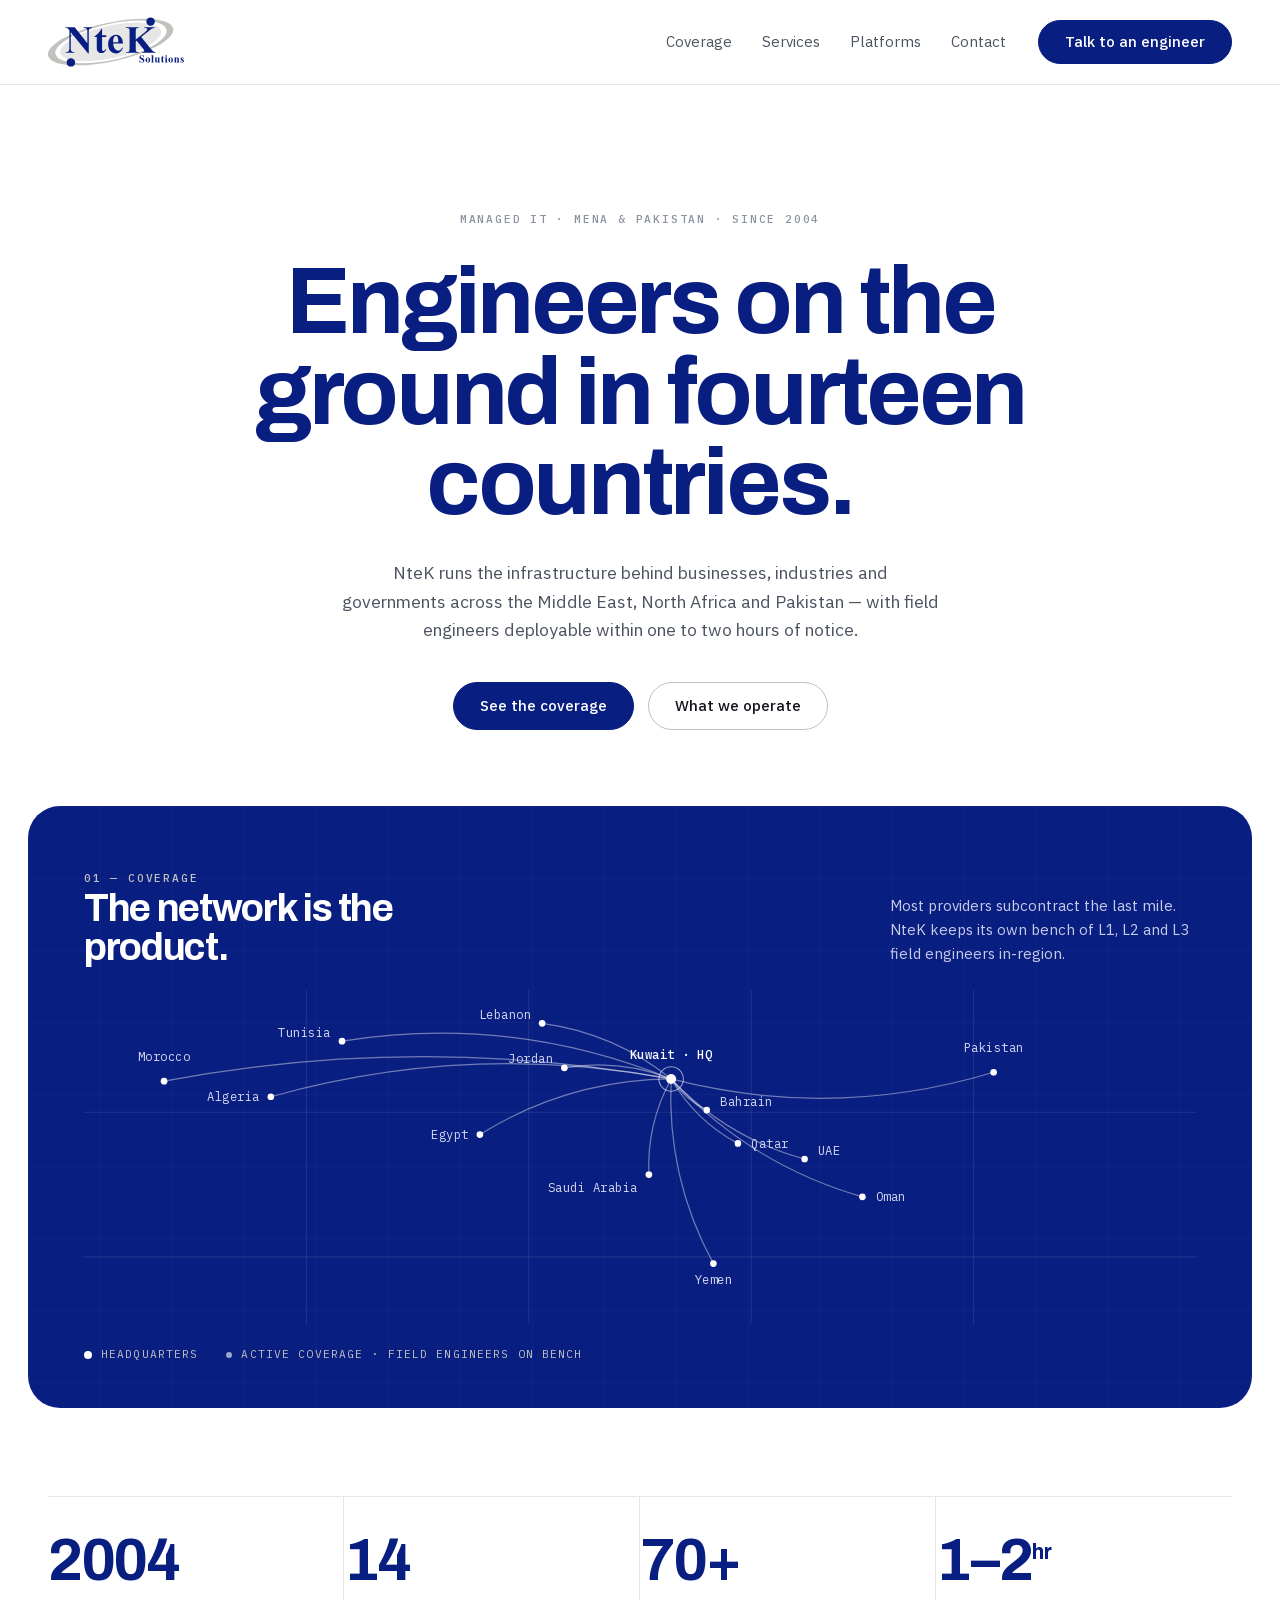
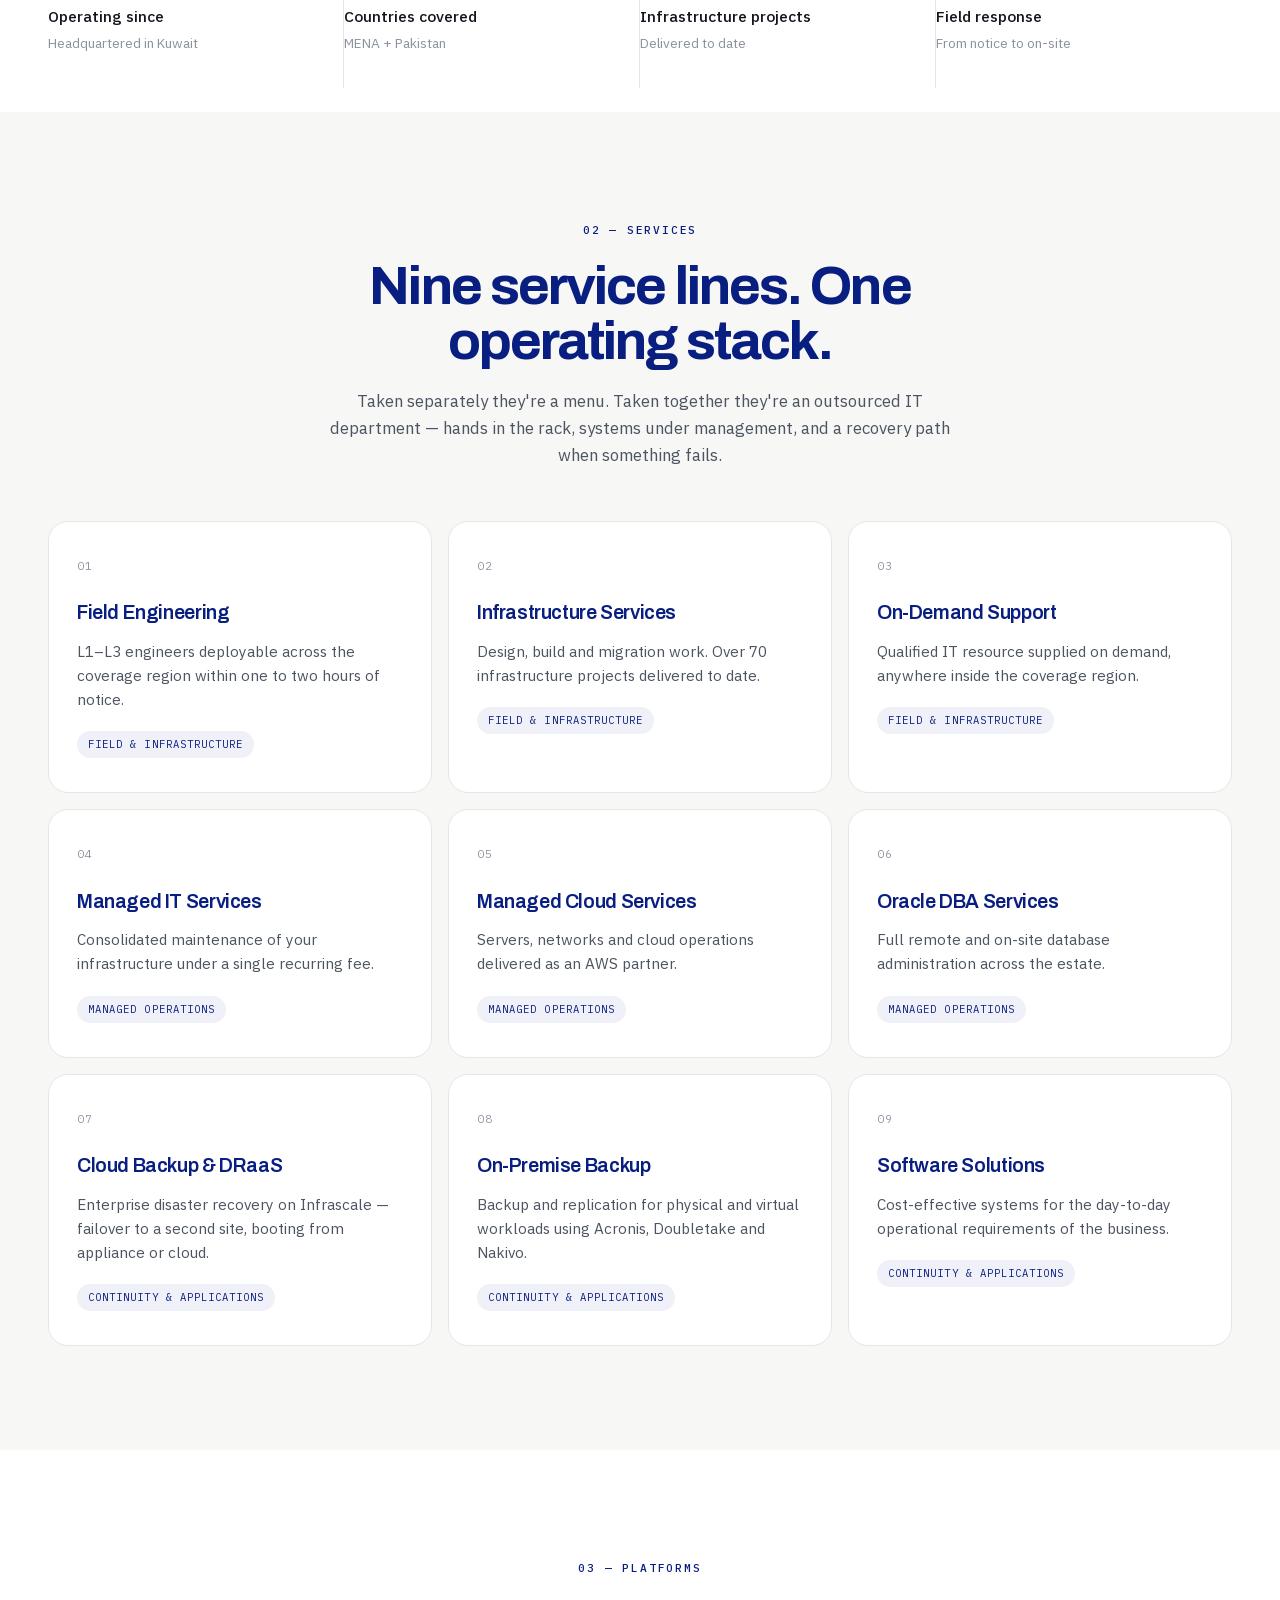
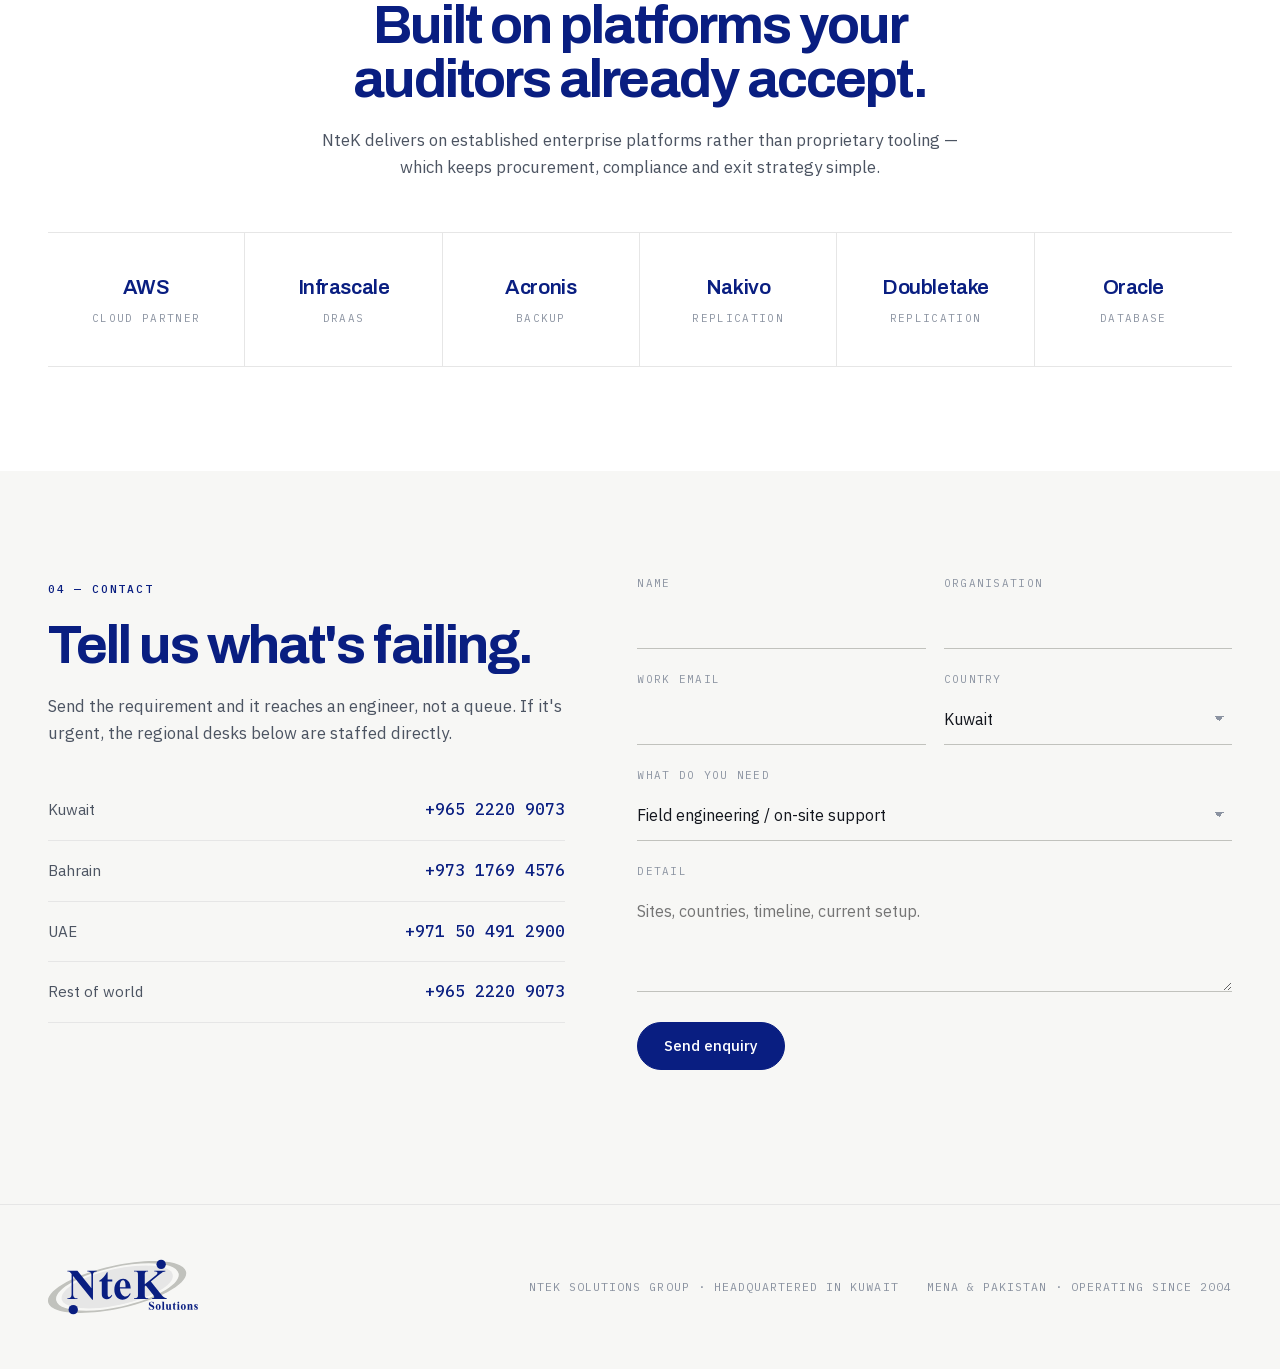
==== options/option-a/index.html @ 8e8845c2 "feat(options): two landing directions with the logo left unaltered Option A "Ledger" — Cuberto struc" ====
<!DOCTYPE html>
<html lang="en">
<head>
<meta charset="utf-8">
<meta name="viewport" content="width=device-width, initial-scale=1">
<title>NteK Solutions — Option A · Ledger</title>
<meta name="description" content="NteK Solutions runs the IT infrastructure behind businesses, industries and governments across the Middle East, North Africa and Pakistan. Field engineers deployable within 1–2 hours. Headquartered in Kuwait since 2004.">
<link rel="stylesheet" href="style.css">
</head>
<body>

<!-- ============================================================== nav -- -->
<header class="nav">
  <div class="shell nav__inner">
    <a href="#top" class="nav__brand" aria-label="NteK Solutions — home">
      <!-- master mark, unaltered — 13.9:1 on white -->
      <img src="../../assets/NTeK-logo.svg" alt="NteK Solutions" width="256" height="102">
    </a>
    <nav class="nav__links" aria-label="Primary">
      <a href="#coverage">Coverage</a>
      <a href="#services">Services</a>
      <a href="#platforms">Platforms</a>
      <a href="#contact">Contact</a>
    </nav>
    <a href="#contact" class="btn btn--solid">Talk to an engineer</a>
    <button class="nav__toggle" aria-label="Menu" aria-expanded="false">
      <svg width="22" height="22" viewBox="0 0 22 22" fill="none" stroke="currentColor" stroke-width="1.6"><path d="M3 7h16M3 15h16"/></svg>
    </button>
  </div>
</header>

<!-- ============================================================= hero -- -->
<section class="hero" id="top">
  <div class="shell">
    <span class="eyebrow">Managed IT · MENA &amp; Pakistan · Since 2004</span>
    <h1 class="display">Engineers on the ground in fourteen countries.</h1>
    <p class="hero__dek">
      NteK runs the infrastructure behind businesses, industries and governments
      across the Middle East, North Africa and Pakistan — with field engineers
      deployable within one to two hours of notice.
    </p>
    <div class="hero__actions">
      <a href="#coverage" class="btn btn--solid">See the coverage</a>
      <a href="#services" class="btn btn--ghost">What we operate</a>
    </div>
  </div>
</section>

<!-- ================================================ full-bleed plate -- -->
<div class="plate-wrap" id="coverage">
  <div class="plate reveal" id="plate">
    <div class="plate__head">
      <div>
        <span class="eyebrow">01 — Coverage</span>
        <h2>The network is the product.</h2>
      </div>
      <p class="plate__note">
        Most providers subcontract the last mile. NteK keeps its own bench of
        L1, L2 and L3 field engineers in-region.
      </p>
    </div>

    <div class="map">
      <svg viewBox="0 150 1000 300" role="img" aria-label="Map of NteK coverage across 14 countries in MENA and Pakistan">
        <g class="map__graticule" aria-hidden="true">
          <line x1="0" y1="130" x2="1000" y2="130"/>
          <line x1="0" y1="260" x2="1000" y2="260"/>
          <line x1="0" y1="390" x2="1000" y2="390"/>
          <line x1="200" y1="0" x2="200" y2="520"/>
          <line x1="400" y1="0" x2="400" y2="520"/>
          <line x1="600" y1="0" x2="600" y2="520"/>
          <line x1="800" y1="0" x2="800" y2="520"/>
        </g>
        <g id="mapLinks" aria-hidden="true"></g>
        <g id="mapNodes">
          <g class="map__node map__node--hub" data-order="0">
            <circle class="halo" cx="528" cy="230" r="11"/>
            <circle class="dot" cx="528" cy="230" r="4.5"/>
            <text x="528" y="212" text-anchor="middle">Kuwait · HQ</text>
          </g>
          <g class="map__node" data-order="1"><circle class="dot" cx="432" cy="220" r="3"/><text x="422" y="216" text-anchor="end">Jordan</text></g>
          <g class="map__node" data-order="2"><circle class="dot" cx="412" cy="180" r="3"/><text x="402" y="176" text-anchor="end">Lebanon</text></g>
          <g class="map__node" data-order="3"><circle class="dot" cx="356" cy="280" r="3"/><text x="346" y="284" text-anchor="end">Egypt</text></g>
          <g class="map__node" data-order="4"><circle class="dot" cx="232" cy="196" r="3"/><text x="222" y="192" text-anchor="end">Tunisia</text></g>
          <g class="map__node" data-order="5"><circle class="dot" cx="168" cy="246" r="3"/><text x="158" y="250" text-anchor="end">Algeria</text></g>
          <g class="map__node" data-order="6"><circle class="dot" cx="72" cy="232" r="3"/><text x="72" y="214" text-anchor="middle">Morocco</text></g>
          <g class="map__node" data-order="7"><circle class="dot" cx="508" cy="316" r="3"/><text x="498" y="332" text-anchor="end">Saudi Arabia</text></g>
          <g class="map__node" data-order="8"><circle class="dot" cx="560" cy="258" r="3"/><text x="572" y="254" text-anchor="start">Bahrain</text></g>
          <g class="map__node" data-order="9"><circle class="dot" cx="588" cy="288" r="3"/><text x="600" y="292" text-anchor="start">Qatar</text></g>
          <g class="map__node" data-order="10"><circle class="dot" cx="648" cy="302" r="3"/><text x="660" y="298" text-anchor="start">UAE</text></g>
          <g class="map__node" data-order="11"><circle class="dot" cx="700" cy="336" r="3"/><text x="712" y="340" text-anchor="start">Oman</text></g>
          <g class="map__node" data-order="12"><circle class="dot" cx="566" cy="396" r="3"/><text x="566" y="414" text-anchor="middle">Yemen</text></g>
          <g class="map__node" data-order="13"><circle class="dot" cx="818" cy="224" r="3"/><text x="818" y="206" text-anchor="middle">Pakistan</text></g>
        </g>
      </svg>
    </div>

    <div class="map__legend">
      <span><i></i>Headquarters</span>
      <span><i class="node"></i>Active coverage · field engineers on bench</span>
    </div>
  </div>
</div>

<!-- =========================================================== ledger -- -->
<section class="ledger" aria-label="Operating record">
  <div class="shell">
    <div class="ledger__grid reveal">
      <div class="ledger__cell">
        <span class="ledger__value">2004</span>
        <span class="ledger__key">Operating since</span>
        <span class="ledger__note">Headquartered in Kuwait</span>
      </div>
      <div class="ledger__cell">
        <span class="ledger__value" data-count="14">14</span>
        <span class="ledger__key">Countries covered</span>
        <span class="ledger__note">MENA + Pakistan</span>
      </div>
      <div class="ledger__cell">
        <span class="ledger__value" data-count="70" data-suffix="+">70+</span>
        <span class="ledger__key">Infrastructure projects</span>
        <span class="ledger__note">Delivered to date</span>
      </div>
      <div class="ledger__cell">
        <span class="ledger__value">1&ndash;2<sup>hr</sup></span>
        <span class="ledger__key">Field response</span>
        <span class="ledger__note">From notice to on-site</span>
      </div>
    </div>
  </div>
</section>

<!-- ========================================================= services -- -->
<section class="section section--bone" id="services">
  <div class="shell">
    <div class="section__head section__head--center reveal">
      <span class="eyebrow eyebrow--navy">02 — Services</span>
      <h2 class="display">Nine service lines. One operating stack.</h2>
      <p>
        Taken separately they're a menu. Taken together they're an outsourced IT
        department — hands in the rack, systems under management, and a recovery
        path when something fails.
      </p>
    </div>

    <div class="svc-grid">
      <article class="svc reveal"><span class="svc__idx">01</span>
        <span class="svc__name">Field Engineering</span>
        <span class="svc__desc">L1–L3 engineers deployable across the coverage region within one to two hours of notice.</span>
        <span class="svc__group">Field &amp; infrastructure</span></article>

      <article class="svc reveal"><span class="svc__idx">02</span>
        <span class="svc__name">Infrastructure Services</span>
        <span class="svc__desc">Design, build and migration work. Over 70 infrastructure projects delivered to date.</span>
        <span class="svc__group">Field &amp; infrastructure</span></article>

      <article class="svc reveal"><span class="svc__idx">03</span>
        <span class="svc__name">On-Demand Support</span>
        <span class="svc__desc">Qualified IT resource supplied on demand, anywhere inside the coverage region.</span>
        <span class="svc__group">Field &amp; infrastructure</span></article>

      <article class="svc reveal"><span class="svc__idx">04</span>
        <span class="svc__name">Managed IT Services</span>
        <span class="svc__desc">Consolidated maintenance of your infrastructure under a single recurring fee.</span>
        <span class="svc__group">Managed operations</span></article>

      <article class="svc reveal"><span class="svc__idx">05</span>
        <span class="svc__name">Managed Cloud Services</span>
        <span class="svc__desc">Servers, networks and cloud operations delivered as an AWS partner.</span>
        <span class="svc__group">Managed operations</span></article>

      <article class="svc reveal"><span class="svc__idx">06</span>
        <span class="svc__name">Oracle DBA Services</span>
        <span class="svc__desc">Full remote and on-site database administration across the estate.</span>
        <span class="svc__group">Managed operations</span></article>

      <article class="svc reveal"><span class="svc__idx">07</span>
        <span class="svc__name">Cloud Backup &amp; DRaaS</span>
        <span class="svc__desc">Enterprise disaster recovery on Infrascale — failover to a second site, booting from appliance or cloud.</span>
        <span class="svc__group">Continuity &amp; applications</span></article>

      <article class="svc reveal"><span class="svc__idx">08</span>
        <span class="svc__name">On-Premise Backup</span>
        <span class="svc__desc">Backup and replication for physical and virtual workloads using Acronis, Doubletake and Nakivo.</span>
        <span class="svc__group">Continuity &amp; applications</span></article>

      <article class="svc reveal"><span class="svc__idx">09</span>
        <span class="svc__name">Software Solutions</span>
        <span class="svc__desc">Cost-effective systems for the day-to-day operational requirements of the business.</span>
        <span class="svc__group">Continuity &amp; applications</span></article>
    </div>
  </div>
</section>

<!-- ======================================================== platforms -- -->
<section class="section" id="platforms">
  <div class="shell">
    <div class="section__head section__head--center reveal">
      <span class="eyebrow eyebrow--navy">03 — Platforms</span>
      <h2 class="display">Built on platforms your auditors already accept.</h2>
      <p>
        NteK delivers on established enterprise platforms rather than proprietary
        tooling — which keeps procurement, compliance and exit strategy simple.
      </p>
    </div>
    <div class="plat reveal">
      <div class="plat__item"><span class="plat__name">AWS</span><span class="plat__role">Cloud partner</span></div>
      <div class="plat__item"><span class="plat__name">Infrascale</span><span class="plat__role">DRaaS</span></div>
      <div class="plat__item"><span class="plat__name">Acronis</span><span class="plat__role">Backup</span></div>
      <div class="plat__item"><span class="plat__name">Nakivo</span><span class="plat__role">Replication</span></div>
      <div class="plat__item"><span class="plat__name">Doubletake</span><span class="plat__role">Replication</span></div>
      <div class="plat__item"><span class="plat__name">Oracle</span><span class="plat__role">Database</span></div>
    </div>
  </div>
</section>

<!-- ========================================================== contact -- -->
<section class="section section--bone" id="contact">
  <div class="shell">
    <div class="contact__layout">
      <div class="reveal">
        <div class="section__head" style="margin-bottom:34px">
          <span class="eyebrow eyebrow--navy">04 — Contact</span>
          <h2 class="display">Tell us what's failing.</h2>
          <p>
            Send the requirement and it reaches an engineer, not a queue. If it's
            urgent, the regional desks below are staffed directly.
          </p>
        </div>
        <div class="desk"><span class="desk__place">Kuwait</span><a class="desk__num" href="tel:+96522209073">+965 2220 9073</a></div>
        <div class="desk"><span class="desk__place">Bahrain</span><a class="desk__num" href="tel:+97317694576">+973 1769 4576</a></div>
        <div class="desk"><span class="desk__place">UAE</span><a class="desk__num" href="tel:+971504912900">+971 50 491 2900</a></div>
        <div class="desk"><span class="desk__place">Rest of world</span><a class="desk__num" href="tel:+96522209073">+965 2220 9073</a></div>
      </div>

      <form class="reveal" id="enquiry" novalidate>
        <div class="field--row">
          <div class="field"><label for="a-name">Name</label><input type="text" id="a-name" name="name" autocomplete="name" required></div>
          <div class="field"><label for="a-org">Organisation</label><input type="text" id="a-org" name="organisation" autocomplete="organization"></div>
        </div>
        <div class="field--row">
          <div class="field"><label for="a-email">Work email</label><input type="email" id="a-email" name="email" autocomplete="email" required></div>
          <div class="field"><label for="a-country">Country</label>
            <select id="a-country" name="country">
              <option>Kuwait</option><option>Saudi Arabia</option><option>Bahrain</option>
              <option>Qatar</option><option>UAE</option><option>Oman</option>
              <option>Yemen</option><option>Egypt</option><option>Algeria</option>
              <option>Tunisia</option><option>Morocco</option><option>Jordan</option>
              <option>Lebanon</option><option>Pakistan</option><option>Other</option>
            </select>
          </div>
        </div>
        <div class="field"><label for="a-need">What do you need</label>
          <select id="a-need" name="need">
            <option>Field engineering / on-site support</option>
            <option>Infrastructure project</option>
            <option>Managed IT services</option>
            <option>Managed cloud / AWS</option>
            <option>Backup &amp; disaster recovery</option>
            <option>Oracle DBA</option>
            <option>Something else</option>
          </select>
        </div>
        <div class="field"><label for="a-msg">Detail</label>
          <textarea id="a-msg" name="message" placeholder="Sites, countries, timeline, current setup."></textarea>
        </div>
        <button type="submit" class="btn btn--solid">Send enquiry</button>
        <p class="form-note" id="formNote" role="status"></p>
      </form>
    </div>
  </div>
</section>

<!-- =========================================================== footer -- -->
<footer class="footer">
  <div class="shell footer__inner">
    <!-- master mark on bone — unaltered -->
    <img src="../../assets/NTeK-logo.svg" alt="NteK Solutions" width="256" height="102">
    <span>NteK Solutions Group · Headquartered in Kuwait</span>
    <span>MENA &amp; Pakistan · Operating since 2004</span>
  </div>
</footer>

<script src="app.js"></script>
</body>
</html>
---- options/option-a/style.css ----
/* ==========================================================================
   NteK Solutions — OPTION A · "Ledger"
   Reference structure: Cuberto (white ground, oversized centred grotesk,
   full-bleed rounded media card). Personality deliberately not borrowed.

   Palette is the logo and nothing else:
     #091E81  brand navy   — the wordmark          (13.9:1 on white, AAA)
     #E6E6E6  brand grey   — the ring fill         → surfaces + hairlines
     #C1C2BD  brand warm   — the ring outline      → muted rules
   Plus one neutral ink for body copy. No invented hues.
   ========================================================================== */

/* --------------------------------------------------------------- fonts -- */
@font-face{font-family:'Archivo';src:url('../../assets/fonts/archivo-var.woff2') format('woff2');font-weight:400 800;font-style:normal;font-display:swap}
@font-face{font-family:'Plex Sans';src:url('../../assets/fonts/plexsans-var.woff2') format('woff2');font-weight:400 500;font-style:normal;font-display:swap}
@font-face{font-family:'Plex Mono';src:url('../../assets/fonts/plexmono-400.woff2') format('woff2');font-weight:400;font-style:normal;font-display:swap}
@font-face{font-family:'Plex Mono';src:url('../../assets/fonts/plexmono-500.woff2') format('woff2');font-weight:500;font-style:normal;font-display:swap}

/* -------------------------------------------------------------- tokens -- */
:root{
  --navy:      #091E81;   /* the mark, at full strength — never lightened */
  --navy-deep: #060F4F;
  --navy-soft: #F0F1F8;   /* navy at ~4% over white, for tinted surfaces   */

  --grey:      #E6E6E6;   /* ring fill   */
  --warm:      #C1C2BD;   /* ring stroke */

  --paper:     #FFFFFF;
  --bone:      #F7F7F5;
  --ink:       #12151C;
  --ink-soft:  #4C5462;
  --ink-faint: #8B93A1;

  --shell: 1240px;
  --r-lg: 32px;
  --r-md: 20px;
  --r-sm: 12px;

  --ease: cubic-bezier(.22,.61,.36,1);
}

/* --------------------------------------------------------------- reset -- */
*,*::before,*::after{box-sizing:border-box}
html{-webkit-text-size-adjust:100%;scroll-behavior:smooth}
body{
  margin:0;background:var(--paper);color:var(--ink);
  font-family:'Plex Sans',system-ui,sans-serif;font-size:16px;line-height:1.6;
  -webkit-font-smoothing:antialiased;text-rendering:optimizeLegibility;
}
img,svg{display:block;max-width:100%}
a{color:inherit;text-decoration:none}
h1,h2,h3{margin:0;font-family:'Archivo',system-ui,sans-serif;font-weight:700;letter-spacing:-.035em;line-height:1}
p{margin:0}
button,input,select,textarea{font:inherit;color:inherit}

.shell{width:100%;max-width:var(--shell);margin-inline:auto;padding-inline:28px}

/* Display type carries the brand navy. Body/UI carries neutral ink. */
.display{color:var(--navy)}

.eyebrow{
  font-family:'Plex Mono',monospace;font-size:.7rem;font-weight:500;
  letter-spacing:.16em;text-transform:uppercase;color:var(--ink-faint);
}
.eyebrow--navy{color:var(--navy)}

/* --------------------------------------------------------------- reveal -- */
.reveal{opacity:0;transform:translateY(22px);transition:opacity .7s var(--ease),transform .7s var(--ease)}
.reveal.is-in{opacity:1;transform:none}
@media (prefers-reduced-motion:reduce){
  .reveal{opacity:1;transform:none;transition:none}
  html{scroll-behavior:auto}
}

/* ----------------------------------------------------------------- nav -- */
.nav{position:sticky;top:0;z-index:50;background:rgba(255,255,255,.86);backdrop-filter:blur(14px);border-bottom:1px solid var(--grey)}
.nav__inner{display:flex;align-items:center;gap:32px;height:84px}
.nav__brand img{width:136px;height:auto}          /* master logo, unaltered */
.nav__links{display:flex;gap:30px;margin-left:auto;font-size:.94rem;color:var(--ink-soft)}
.nav__links a{position:relative;padding:4px 0;transition:color .25s var(--ease)}
.nav__links a::after{content:'';position:absolute;left:0;right:100%;bottom:0;height:1px;background:var(--navy);transition:right .35s var(--ease)}
.nav__links a:hover{color:var(--navy)}
.nav__links a:hover::after{right:0}

.btn{
  display:inline-flex;align-items:center;gap:10px;height:48px;padding:0 26px;
  border-radius:999px;border:1px solid var(--warm);font-size:.94rem;font-weight:500;
  transition:background .3s var(--ease),color .3s var(--ease),border-color .3s var(--ease),transform .3s var(--ease);
}
.btn:hover{transform:translateY(-2px)}
.btn--solid{background:var(--navy);border-color:var(--navy);color:#fff}
.btn--solid:hover{background:var(--navy-deep);border-color:var(--navy-deep)}
.btn--ghost:hover{border-color:var(--navy);color:var(--navy)}
.nav .btn{height:44px}
.nav__toggle{display:none;margin-left:auto;background:none;border:0;padding:8px;cursor:pointer;color:var(--navy)}

/* ---------------------------------------------------------------- hero -- */
.hero{padding:120px 0 76px;text-align:center}
.hero h1{
  font-size:clamp(2.9rem,7.4vw,6.5rem);line-height:.96;margin:26px auto 0;
  max-width:15ch;
}
.hero__dek{max-width:600px;margin:30px auto 0;font-size:1.1rem;color:var(--ink-soft)}
.hero__actions{display:flex;justify-content:center;gap:14px;margin-top:38px;flex-wrap:wrap}

/* ------------------------------------------------ full-bleed media card -- */
/* The Cuberto move: a single oversized rounded plate directly under the
   hero. Here it carries the coverage map — the one asset no competitor has,
   and the place the navy runs as a field rather than as ink.               */
.plate-wrap{width:100%;max-width:1400px;margin:0 auto;padding-inline:28px}
.plate{
  position:relative;background:var(--navy);border-radius:var(--r-lg);overflow:hidden;
  padding:58px 56px 44px;color:#fff;
}
.plate::after{ /* faint graticule wash, drawn not imported */
  content:'';position:absolute;inset:0;pointer-events:none;opacity:.5;
  background-image:linear-gradient(rgba(255,255,255,.055) 1px,transparent 1px),
                   linear-gradient(90deg,rgba(255,255,255,.055) 1px,transparent 1px);
  background-size:72px 72px;
}
.plate__head{position:relative;z-index:1;display:flex;justify-content:space-between;align-items:flex-end;gap:32px;flex-wrap:wrap;margin-bottom:24px}
.plate__head h2{font-size:clamp(1.7rem,3vw,2.6rem);color:#fff;max-width:16ch}
.plate__head .eyebrow{color:var(--warm)}
.plate__note{font-size:.94rem;color:#C6CBE8;max-width:34ch}

.map{position:relative;z-index:1}
.map svg{width:100%;height:auto}
.map__graticule line{stroke:rgba(255,255,255,.09);stroke-width:1}
.map__link{fill:none;stroke:rgba(255,255,255,.42);stroke-width:1.1;stroke-dasharray:var(--len);stroke-dashoffset:var(--len)}
.is-drawn .map__link{animation:draw 1.1s var(--ease) forwards;animation-delay:var(--d)}
@keyframes draw{to{stroke-dashoffset:0}}
.map__node{opacity:0}
.is-drawn .map__node{animation:pop .5s var(--ease) forwards;animation-delay:var(--d)}
@keyframes pop{from{opacity:0;transform:translateY(5px)}to{opacity:1;transform:none}}
.map__node .dot{fill:#fff}
.map__node--hub .dot{fill:#fff}
.map__node--hub .halo{fill:none;stroke:rgba(255,255,255,.55);stroke-width:1}
.map__node text{font-family:'Plex Mono',monospace;font-size:11px;fill:#D5D9F0;letter-spacing:.04em}
.map__node--hub text{fill:#fff;font-weight:500}
@media (prefers-reduced-motion:reduce){
  .map__node{opacity:1}
  .map__link{stroke-dashoffset:0}
  .is-drawn .map__link,.is-drawn .map__node{animation:none}
}
.map__legend{position:relative;z-index:1;display:flex;gap:28px;flex-wrap:wrap;margin-top:22px;font-family:'Plex Mono',monospace;font-size:.7rem;letter-spacing:.1em;text-transform:uppercase;color:var(--warm)}
.map__legend span{display:inline-flex;align-items:center;gap:9px}
.map__legend i{width:8px;height:8px;border-radius:50%;background:#fff}
.map__legend i.node{width:6px;height:6px;background:rgba(255,255,255,.6)}

/* -------------------------------------------------------------- ledger -- */
.ledger{padding:88px 0 24px}
.ledger__grid{display:grid;grid-template-columns:repeat(4,1fr);gap:0;border-top:1px solid var(--grey)}
.ledger__cell{padding:34px 30px 34px 0;border-right:1px solid var(--grey)}
.ledger__cell:last-child{border-right:0}
.ledger__value{display:block;font-family:'Archivo',sans-serif;font-weight:700;font-size:clamp(2.4rem,4.6vw,3.9rem);letter-spacing:-.04em;line-height:1;color:var(--navy)}
.ledger__value sup{font-size:.36em;vertical-align:super;letter-spacing:0}
.ledger__key{display:block;margin-top:14px;font-size:.98rem;font-weight:500}
.ledger__note{display:block;margin-top:3px;font-size:.86rem;color:var(--ink-faint)}

/* ------------------------------------------------------------- section -- */
.section{padding:104px 0}
.section--bone{background:var(--bone)}
.section__head{max-width:640px;margin-bottom:52px}
.section__head h2{font-size:clamp(2rem,4.4vw,3.4rem);margin:18px 0 0}
.section__head p{margin-top:20px;font-size:1.05rem;color:var(--ink-soft)}
.section__head--center{margin-inline:auto;text-align:center}

/* ------------------------------------------------------------ services -- */
.svc-grid{display:grid;grid-template-columns:repeat(3,1fr);gap:16px}
.svc{
  position:relative;background:var(--paper);border:1px solid var(--grey);
  border-radius:var(--r-md);padding:30px 28px 34px;
  transition:transform .4s var(--ease),box-shadow .4s var(--ease),border-color .4s var(--ease);
}
.section--bone .svc{background:var(--paper)}
.svc:hover{transform:translateY(-5px);border-color:var(--navy);box-shadow:0 18px 40px -22px rgba(9,30,129,.45)}
.svc__idx{font-family:'Plex Mono',monospace;font-size:.7rem;letter-spacing:.12em;color:var(--ink-faint)}
.svc__name{display:block;margin-top:20px;font-family:'Archivo',sans-serif;font-weight:600;font-size:1.22rem;letter-spacing:-.02em;color:var(--navy)}
.svc__desc{display:block;margin-top:10px;font-size:.95rem;color:var(--ink-soft)}
.svc__group{display:inline-block;margin-top:20px;padding:5px 11px;border-radius:999px;background:var(--navy-soft);color:var(--navy);font-family:'Plex Mono',monospace;font-size:.66rem;letter-spacing:.1em;text-transform:uppercase}

/* ----------------------------------------------------------- platforms -- */
.plat{display:grid;grid-template-columns:repeat(6,1fr);border-top:1px solid var(--grey);border-bottom:1px solid var(--grey)}
.plat__item{padding:38px 18px;text-align:center;border-right:1px solid var(--grey);transition:background .3s var(--ease)}
.plat__item:last-child{border-right:0}
.plat__item:hover{background:var(--navy-soft)}
.plat__name{display:block;font-family:'Archivo',sans-serif;font-weight:600;font-size:1.28rem;letter-spacing:-.02em;color:var(--navy)}
.plat__role{display:block;margin-top:6px;font-family:'Plex Mono',monospace;font-size:.68rem;letter-spacing:.12em;text-transform:uppercase;color:var(--ink-faint)}

/* ------------------------------------------------------------- contact -- */
.contact__layout{display:grid;grid-template-columns:1fr 1.15fr;gap:72px;align-items:start}
.desk{display:flex;justify-content:space-between;align-items:baseline;gap:20px;padding:17px 0;border-bottom:1px solid var(--grey)}
.desk__place{font-size:.95rem;color:var(--ink-soft)}
.desk__num{font-family:'Plex Mono',monospace;font-size:1rem;font-weight:500;color:var(--navy);transition:opacity .25s}
.desk__num:hover{opacity:.65}

.field{margin-bottom:22px}
.field--row{display:grid;grid-template-columns:1fr 1fr;gap:18px}
label{display:block;margin-bottom:8px;font-family:'Plex Mono',monospace;font-size:.68rem;letter-spacing:.12em;text-transform:uppercase;color:var(--ink-faint)}
input,select,textarea{
  width:100%;background:transparent;border:0;border-bottom:1px solid var(--warm);
  padding:11px 0;font-size:1rem;border-radius:0;transition:border-color .3s var(--ease);
}
select{appearance:none;background-image:linear-gradient(45deg,transparent 50%,var(--ink-faint) 50%),linear-gradient(135deg,var(--ink-faint) 50%,transparent 50%);background-position:calc(100% - 13px) 20px,calc(100% - 8px) 20px;background-size:5px 5px;background-repeat:no-repeat}
textarea{min-height:104px;resize:vertical}
input:focus,select:focus,textarea:focus{outline:none;border-bottom-color:var(--navy)}
.form-note{margin-top:14px;font-size:.85rem;color:var(--ink-soft);min-height:1.2em}

/* -------------------------------------------------------------- footer -- */
.footer{background:var(--bone);border-top:1px solid var(--grey);padding:52px 0}
.footer__inner{display:flex;align-items:center;gap:28px;flex-wrap:wrap}
.footer img{width:150px;height:auto}          /* master logo, unaltered */
.footer span{font-family:'Plex Mono',monospace;font-size:.72rem;letter-spacing:.09em;text-transform:uppercase;color:var(--ink-faint)}
.footer span:nth-of-type(1){margin-left:auto}

/* ---------------------------------------------------------- responsive -- */
@media (max-width:1080px){
  .svc-grid{grid-template-columns:repeat(2,1fr)}
  .plat{grid-template-columns:repeat(3,1fr)}
  .plat__item:nth-child(3n){border-right:0}
  .plat__item:nth-child(-n+3){border-bottom:1px solid var(--grey)}
}
@media (max-width:860px){
  .nav__links{display:none}
  .nav .btn{display:none}
  .nav__toggle{display:block}
  .nav.is-open .nav__links{
    display:flex;flex-direction:column;gap:0;
    position:absolute;left:0;right:0;top:84px;
    background:var(--paper);border-bottom:1px solid var(--grey);padding:8px 28px 20px;
  }
  .nav.is-open .nav__links a{padding:14px 0;border-bottom:1px solid var(--grey);font-size:1.05rem}
  .nav.is-open .nav__links a:last-child{border-bottom:0}
  .hero{padding:76px 0 56px}
  .plate{padding:34px 22px 28px;border-radius:var(--r-md)}
  .ledger__grid{grid-template-columns:repeat(2,1fr)}
  .ledger__cell{padding:26px 22px 26px 0;border-bottom:1px solid var(--grey)}
  .ledger__cell:nth-child(2n){border-right:0}
  .contact__layout{grid-template-columns:1fr;gap:48px}
  .section{padding:72px 0}
}
@media (max-width:560px){
  .svc-grid{grid-template-columns:1fr}
  .plat{grid-template-columns:repeat(2,1fr)}
  .plat__item:nth-child(2n){border-right:0}
  .field--row{grid-template-columns:1fr}
  .map__node text{font-size:15px}
  .footer span:nth-of-type(1){margin-left:0}
}
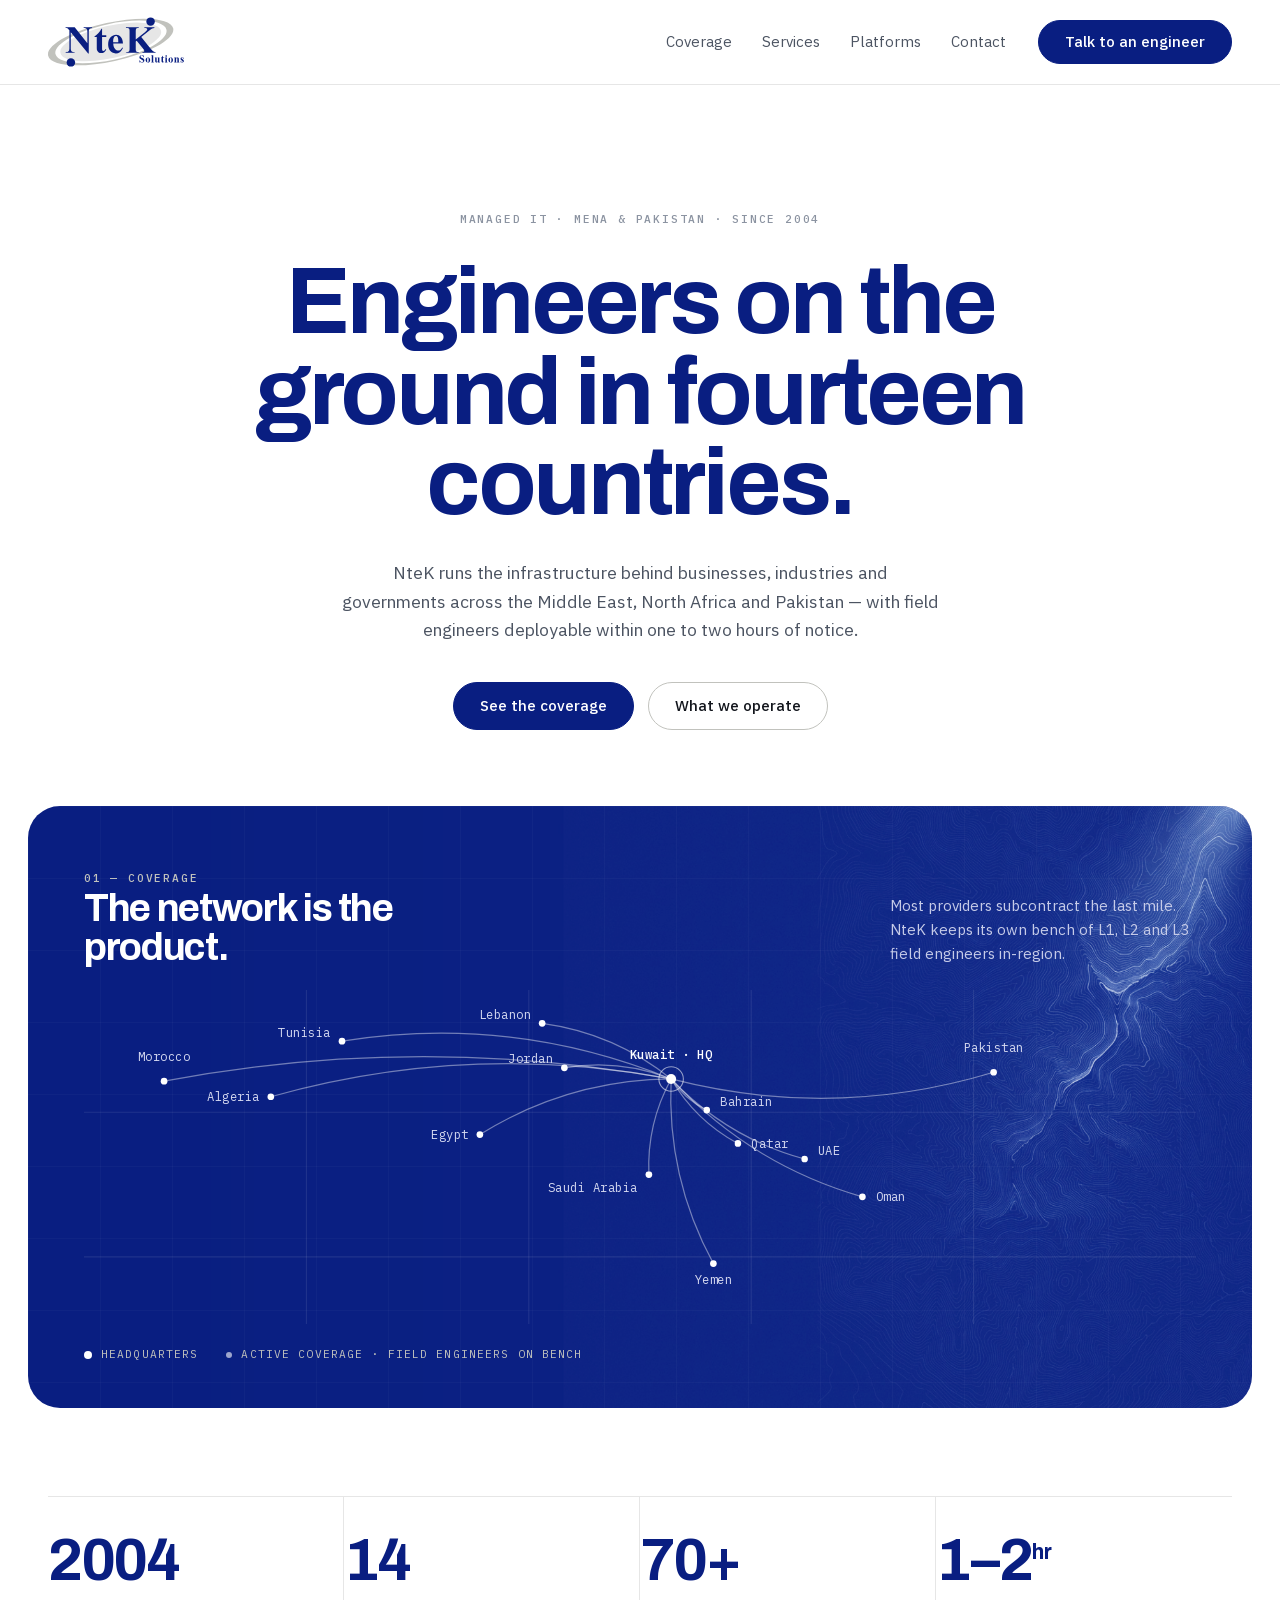
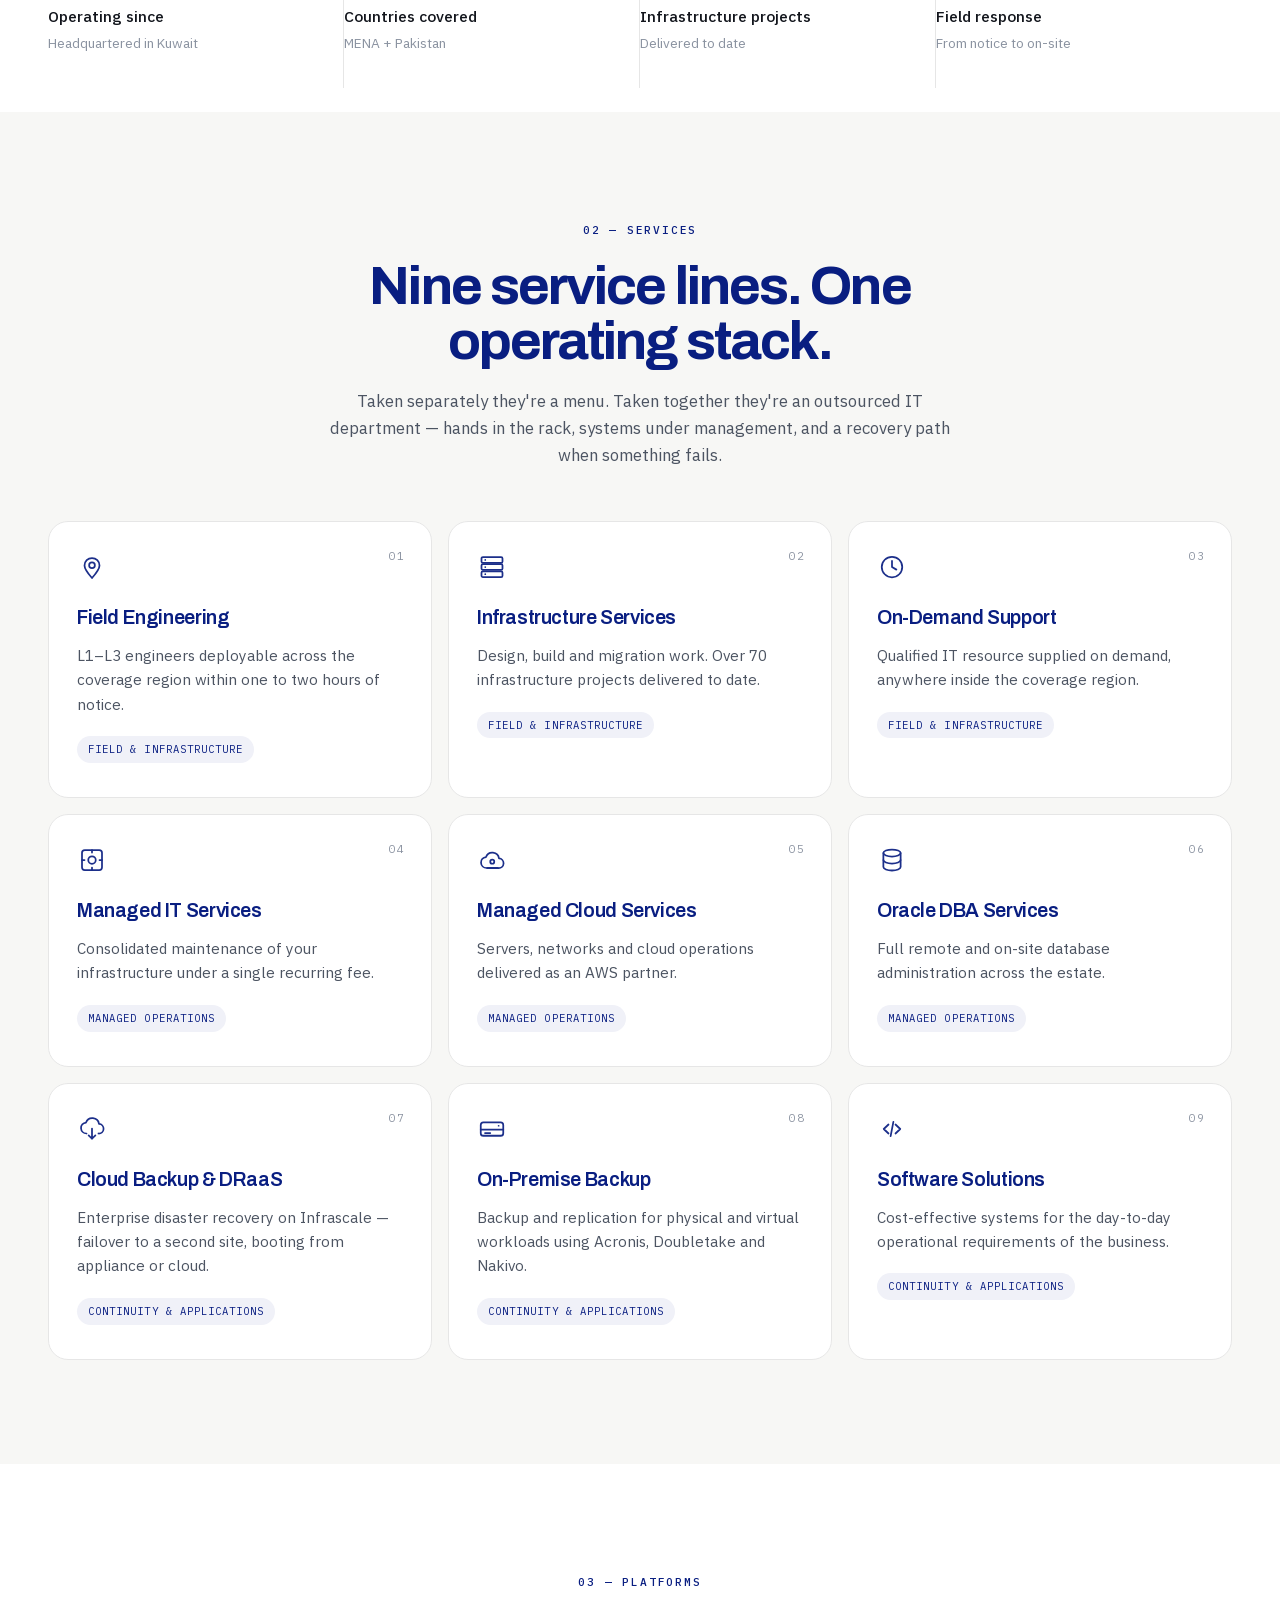
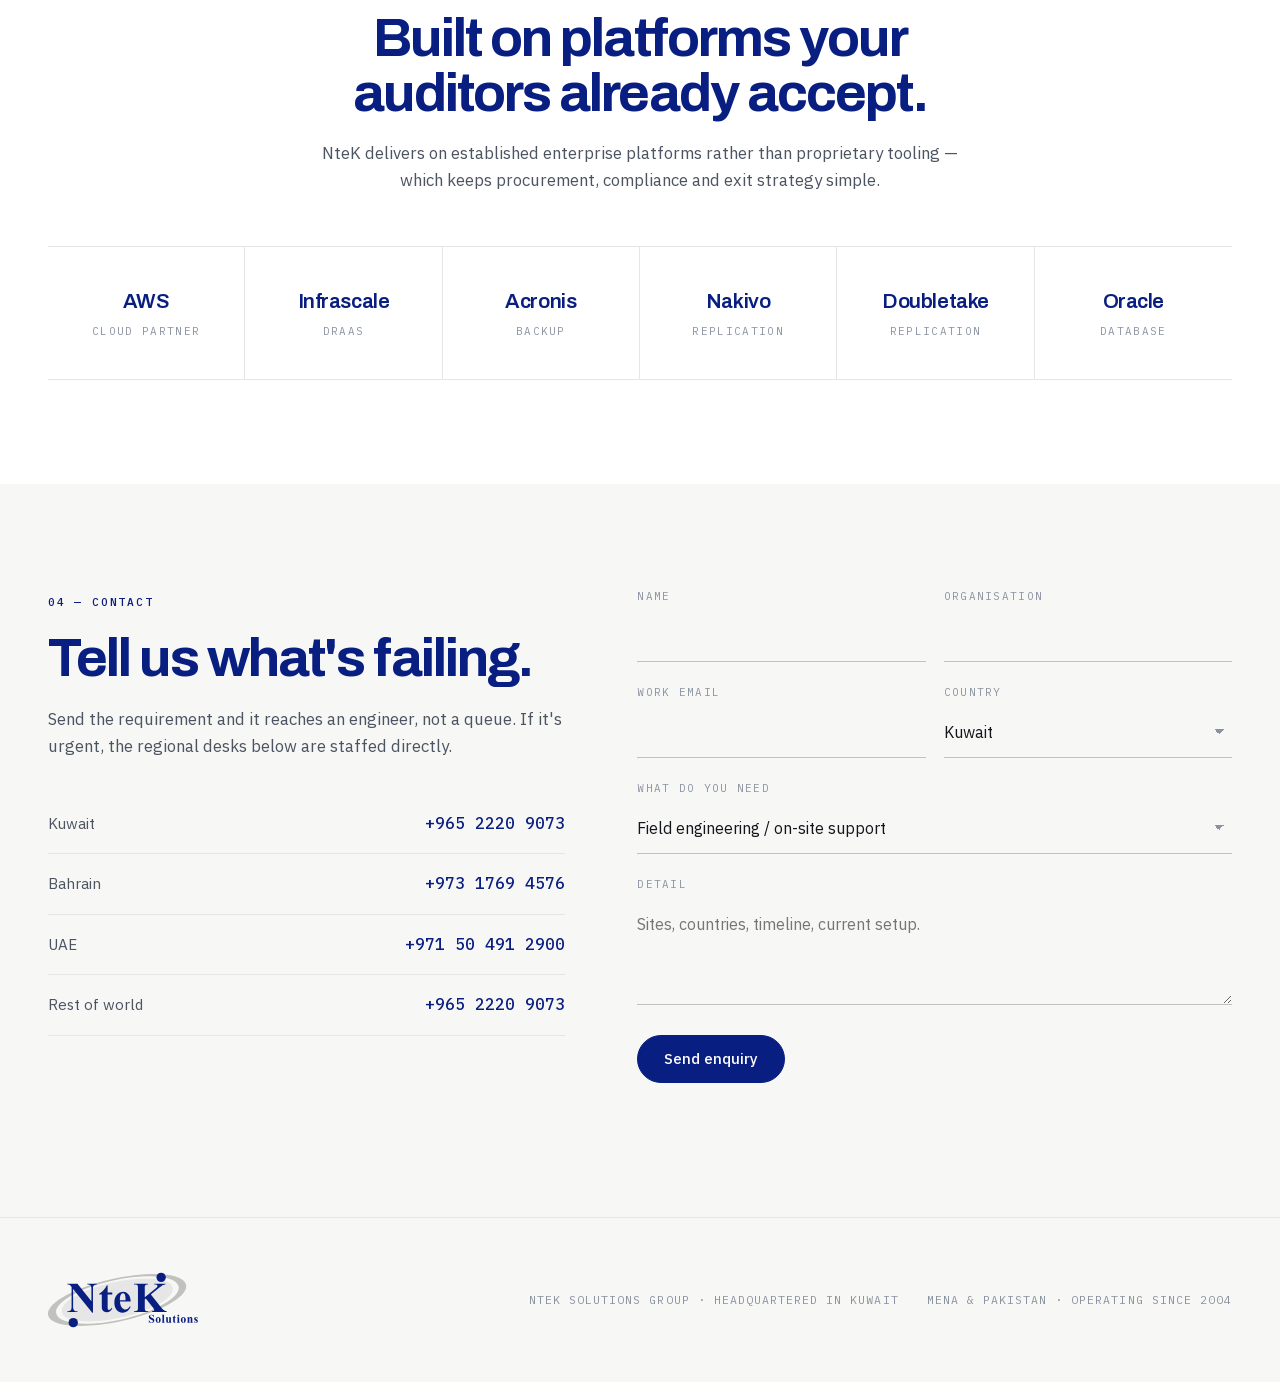
==== commit 6e5f5bc8: "feat(options): imagery layer — relief, contour texture, nine service marks Both options shipped with" ====
--- a/options/option-a/index.html
+++ b/options/option-a/index.html
@@ -8,6 +8,64 @@
 <link rel="stylesheet" href="style.css">
 </head>
 <body>
+
+<svg xmlns="http://www.w3.org/2000/svg" class="sprite" aria-hidden="true" focusable="false">
+<!-- NteK service-line marks. Technical drafting register: 24×24 grid,
+     1.4 stroke, round caps/joins, no fills, no colour of their own —
+     they inherit currentColor so the same sprite serves white and navy. -->
+
+  <symbol id="i-01" viewBox="0 0 24 24"><!-- Field Engineering — deployed position -->
+    <path d="M12 20.8c3.9-4.4 6-7.6 6-10a6 6 0 1 0-12 0c0 2.4 2.1 5.6 6 10z"/>
+    <circle cx="12" cy="10.6" r="2.3"/>
+  </symbol>
+
+  <symbol id="i-02" viewBox="0 0 24 24"><!-- Infrastructure — rack units -->
+    <rect x="3.6" y="4" width="16.8" height="4.6" rx="1.1"/>
+    <rect x="3.6" y="9.7" width="16.8" height="4.6" rx="1.1"/>
+    <rect x="3.6" y="15.4" width="16.8" height="4.6" rx="1.1"/>
+    <path d="M6.6 6.3h.01M6.6 12h.01M6.6 17.7h.01"/>
+  </symbol>
+
+  <symbol id="i-03" viewBox="0 0 24 24"><!-- On-Demand Support — response window -->
+    <circle cx="12" cy="12" r="8.2"/>
+    <path d="M12 7.1V12l3.5 2.1"/>
+  </symbol>
+
+  <symbol id="i-04" viewBox="0 0 24 24"><!-- Managed IT — estate under management -->
+    <rect x="4" y="4" width="16" height="16" rx="2.2"/>
+    <circle cx="12" cy="12" r="3"/>
+    <path d="M12 4v2M12 18v2M4 12h2M18 12h2"/>
+  </symbol>
+
+  <symbol id="i-05" viewBox="0 0 24 24"><!-- Managed Cloud — cloud with a node -->
+    <path d="M7.6 18.4a4.4 4.4 0 0 1-.4-8.78 5.4 5.4 0 0 1 10.4 1.08 3.85 3.85 0 0 1-.4 7.7z"/>
+    <circle cx="12.2" cy="13.4" r="1.6"/>
+  </symbol>
+
+  <symbol id="i-06" viewBox="0 0 24 24"><!-- Oracle DBA — database -->
+    <ellipse cx="12" cy="6.4" rx="6.9" ry="2.8"/>
+    <path d="M5.1 6.4v11.2c0 1.55 3.09 2.8 6.9 2.8s6.9-1.25 6.9-2.8V6.4"/>
+    <path d="M5.1 12c0 1.55 3.09 2.8 6.9 2.8s6.9-1.25 6.9-2.8"/>
+  </symbol>
+
+  <symbol id="i-07" viewBox="0 0 24 24"><!-- DRaaS — recovery from cloud -->
+    <path d="M7.6 15.6a4.4 4.4 0 0 1-.4-8.78 5.4 5.4 0 0 1 10.4 1.08 3.85 3.85 0 0 1-.4 7.7"/>
+    <path d="M12 11.6v8.2M9.3 17.1L12 19.8l2.7-2.7"/>
+  </symbol>
+
+  <symbol id="i-08" viewBox="0 0 24 24"><!-- On-Premise Backup — local appliance -->
+    <rect x="3" y="6.6" width="18" height="10.8" rx="2.1"/>
+    <path d="M3 12.4h18"/>
+    <path d="M6.4 15.2h4.2"/>
+    <path d="M17.3 9.4h.01"/>
+  </symbol>
+
+  <symbol id="i-09" viewBox="0 0 24 24"><!-- Software Solutions — built to fit -->
+    <path d="M9.2 8.4L5.4 12l3.8 3.6M14.8 8.4L18.6 12l-3.8 3.6"/>
+    <path d="M13.1 6.3l-2.2 11.4"/>
+  </symbol>
+
+</svg>
 
 <!-- ============================================================== nav -- -->
 <header class="nav">
@@ -30,7 +88,7 @@
 </header>
 
 <!-- ============================================================= hero -- -->
-<section class="hero" id="top">
+<section class="hero wash wash--hero" id="top">
   <div class="shell">
     <span class="eyebrow">Managed IT · MENA &amp; Pakistan · Since 2004</span>
     <h1 class="display">Engineers on the ground in fourteen countries.</h1>
@@ -49,6 +107,7 @@
 <!-- ================================================ full-bleed plate -- -->
 <div class="plate-wrap" id="coverage">
   <div class="plate reveal" id="plate">
+      <div class="plate__relief" aria-hidden="true"></div>
     <div class="plate__head">
       <div>
         <span class="eyebrow">01 — Coverage</span>
@@ -131,7 +190,7 @@
 </section>
 
 <!-- ========================================================= services -- -->
-<section class="section section--bone" id="services">
+<section class="section section--bone wash wash--soft" id="services">
   <div class="shell">
     <div class="section__head section__head--center reveal">
       <span class="eyebrow eyebrow--navy">02 — Services</span>
@@ -144,47 +203,47 @@
     </div>
 
     <div class="svc-grid">
-      <article class="svc reveal"><span class="svc__idx">01</span>
+      <article class="svc reveal"><span class="svc__idx">01</span><svg class="ico" viewBox="0 0 24 24" aria-hidden="true"><use href="#i-01"/></svg>
         <span class="svc__name">Field Engineering</span>
         <span class="svc__desc">L1–L3 engineers deployable across the coverage region within one to two hours of notice.</span>
         <span class="svc__group">Field &amp; infrastructure</span></article>
 
-      <article class="svc reveal"><span class="svc__idx">02</span>
+      <article class="svc reveal"><span class="svc__idx">02</span><svg class="ico" viewBox="0 0 24 24" aria-hidden="true"><use href="#i-02"/></svg>
         <span class="svc__name">Infrastructure Services</span>
         <span class="svc__desc">Design, build and migration work. Over 70 infrastructure projects delivered to date.</span>
         <span class="svc__group">Field &amp; infrastructure</span></article>
 
-      <article class="svc reveal"><span class="svc__idx">03</span>
+      <article class="svc reveal"><span class="svc__idx">03</span><svg class="ico" viewBox="0 0 24 24" aria-hidden="true"><use href="#i-03"/></svg>
         <span class="svc__name">On-Demand Support</span>
         <span class="svc__desc">Qualified IT resource supplied on demand, anywhere inside the coverage region.</span>
         <span class="svc__group">Field &amp; infrastructure</span></article>
 
-      <article class="svc reveal"><span class="svc__idx">04</span>
+      <article class="svc reveal"><span class="svc__idx">04</span><svg class="ico" viewBox="0 0 24 24" aria-hidden="true"><use href="#i-04"/></svg>
         <span class="svc__name">Managed IT Services</span>
         <span class="svc__desc">Consolidated maintenance of your infrastructure under a single recurring fee.</span>
         <span class="svc__group">Managed operations</span></article>
 
-      <article class="svc reveal"><span class="svc__idx">05</span>
+      <article class="svc reveal"><span class="svc__idx">05</span><svg class="ico" viewBox="0 0 24 24" aria-hidden="true"><use href="#i-05"/></svg>
         <span class="svc__name">Managed Cloud Services</span>
         <span class="svc__desc">Servers, networks and cloud operations delivered as an AWS partner.</span>
         <span class="svc__group">Managed operations</span></article>
 
-      <article class="svc reveal"><span class="svc__idx">06</span>
+      <article class="svc reveal"><span class="svc__idx">06</span><svg class="ico" viewBox="0 0 24 24" aria-hidden="true"><use href="#i-06"/></svg>
         <span class="svc__name">Oracle DBA Services</span>
         <span class="svc__desc">Full remote and on-site database administration across the estate.</span>
         <span class="svc__group">Managed operations</span></article>
 
-      <article class="svc reveal"><span class="svc__idx">07</span>
+      <article class="svc reveal"><span class="svc__idx">07</span><svg class="ico" viewBox="0 0 24 24" aria-hidden="true"><use href="#i-07"/></svg>
         <span class="svc__name">Cloud Backup &amp; DRaaS</span>
         <span class="svc__desc">Enterprise disaster recovery on Infrascale — failover to a second site, booting from appliance or cloud.</span>
         <span class="svc__group">Continuity &amp; applications</span></article>
 
-      <article class="svc reveal"><span class="svc__idx">08</span>
+      <article class="svc reveal"><span class="svc__idx">08</span><svg class="ico" viewBox="0 0 24 24" aria-hidden="true"><use href="#i-08"/></svg>
         <span class="svc__name">On-Premise Backup</span>
         <span class="svc__desc">Backup and replication for physical and virtual workloads using Acronis, Doubletake and Nakivo.</span>
         <span class="svc__group">Continuity &amp; applications</span></article>
 
-      <article class="svc reveal"><span class="svc__idx">09</span>
+      <article class="svc reveal"><span class="svc__idx">09</span><svg class="ico" viewBox="0 0 24 24" aria-hidden="true"><use href="#i-09"/></svg>
         <span class="svc__name">Software Solutions</span>
         <span class="svc__desc">Cost-effective systems for the day-to-day operational requirements of the business.</span>
         <span class="svc__group">Continuity &amp; applications</span></article>
@@ -215,7 +274,7 @@
 </section>
 
 <!-- ========================================================== contact -- -->
-<section class="section section--bone" id="contact">
+<section class="section section--bone wash wash--soft" id="contact">
   <div class="shell">
     <div class="contact__layout">
       <div class="reveal">
--- a/options/option-a/style.css
+++ b/options/option-a/style.css
@@ -94,6 +94,32 @@
 .nav .btn{height:44px}
 .nav__toggle{display:none;margin-left:auto;background:none;border:0;padding:8px;cursor:pointer;color:var(--navy)}
 
+/* --------------------------------------------------------------- icons -- */
+.sprite{display:none}
+.ico{width:26px;height:26px;fill:none;stroke:currentColor;stroke-width:1.4;stroke-linecap:round;stroke-linejoin:round}
+
+/* ------------------------------------------------------------- imagery -- */
+/* Only two source assets survive the credibility rules: the topographic
+   relief and the contour texture. Both are dark plates, so on white they are
+   inverted and multiplied — the white ground drops out and only the drawn
+   contour lines remain. No stock, no synthetic people, no network globe.   */
+.wash{position:relative;isolation:isolate}
+/* Inverting alone lifts the plate's near-black ground to ~#EBE8E1, which then
+   multiplies into the white page as a grey haze. Brightness pushes that ground
+   back to pure white so it drops out of the multiply entirely, and contrast
+   holds the drawn lines — the texture reads as survey contours, not as fog. */
+.wash::before{
+  content:'';position:absolute;inset:0;z-index:-1;pointer-events:none;
+  background:url('../../assets/img/contour.jpg') center/135% no-repeat;
+  filter:invert(1) brightness(1.16) contrast(1.5);
+  mix-blend-mode:multiply;opacity:.6;
+}
+.wash--hero::before{
+  -webkit-mask-image:radial-gradient(ellipse 86% 74% at 50% 44%,#000 0%,transparent 76%);
+          mask-image:radial-gradient(ellipse 86% 74% at 50% 44%,#000 0%,transparent 76%);
+}
+.wash--soft::before{opacity:.4}
+
 /* ---------------------------------------------------------------- hero -- */
 .hero{padding:120px 0 76px;text-align:center}
 .hero h1{
@@ -112,11 +138,21 @@
   position:relative;background:var(--navy);border-radius:var(--r-lg);overflow:hidden;
   padding:58px 56px 44px;color:#fff;
 }
-.plate::after{ /* faint graticule wash, drawn not imported */
+.plate::after{ /* faint graticule, drawn not imported */
   content:'';position:absolute;inset:0;pointer-events:none;opacity:.5;
   background-image:linear-gradient(rgba(255,255,255,.055) 1px,transparent 1px),
                    linear-gradient(90deg,rgba(255,255,255,.055) 1px,transparent 1px);
   background-size:72px 72px;
+}
+/* The relief plate, screened over the navy so its near-black falls away and
+   only the lit contour ridges survive. Masked left→right: the source has a
+   verified tonal seam at ~44% width, and the ramp spans straight over it. */
+.plate__relief{
+  position:absolute;inset:0;pointer-events:none;
+  background:url('../../assets/img/relief.jpg') right center/cover no-repeat;
+  mix-blend-mode:screen;opacity:.85;
+  -webkit-mask-image:linear-gradient(90deg,transparent 8%,rgba(0,0,0,.55) 46%,#000 82%);
+          mask-image:linear-gradient(90deg,transparent 8%,rgba(0,0,0,.55) 46%,#000 82%);
 }
 .plate__head{position:relative;z-index:1;display:flex;justify-content:space-between;align-items:flex-end;gap:32px;flex-wrap:wrap;margin-bottom:24px}
 .plate__head h2{font-size:clamp(1.7rem,3vw,2.6rem);color:#fff;max-width:16ch}
@@ -174,7 +210,9 @@
 }
 .section--bone .svc{background:var(--paper)}
 .svc:hover{transform:translateY(-5px);border-color:var(--navy);box-shadow:0 18px 40px -22px rgba(9,30,129,.45)}
-.svc__idx{font-family:'Plex Mono',monospace;font-size:.7rem;letter-spacing:.12em;color:var(--ink-faint)}
+.svc__idx{position:absolute;top:26px;right:26px;font-family:'Plex Mono',monospace;font-size:.7rem;letter-spacing:.12em;color:var(--ink-faint)}
+.svc .ico{width:30px;height:30px;color:var(--navy);opacity:.92;transition:transform .4s var(--ease)}
+.svc:hover .ico{transform:translateY(-3px)}
 .svc__name{display:block;margin-top:20px;font-family:'Archivo',sans-serif;font-weight:600;font-size:1.22rem;letter-spacing:-.02em;color:var(--navy)}
 .svc__desc{display:block;margin-top:10px;font-size:.95rem;color:var(--ink-soft)}
 .svc__group{display:inline-block;margin-top:20px;padding:5px 11px;border-radius:999px;background:var(--navy-soft);color:var(--navy);font-family:'Plex Mono',monospace;font-size:.66rem;letter-spacing:.1em;text-transform:uppercase}
